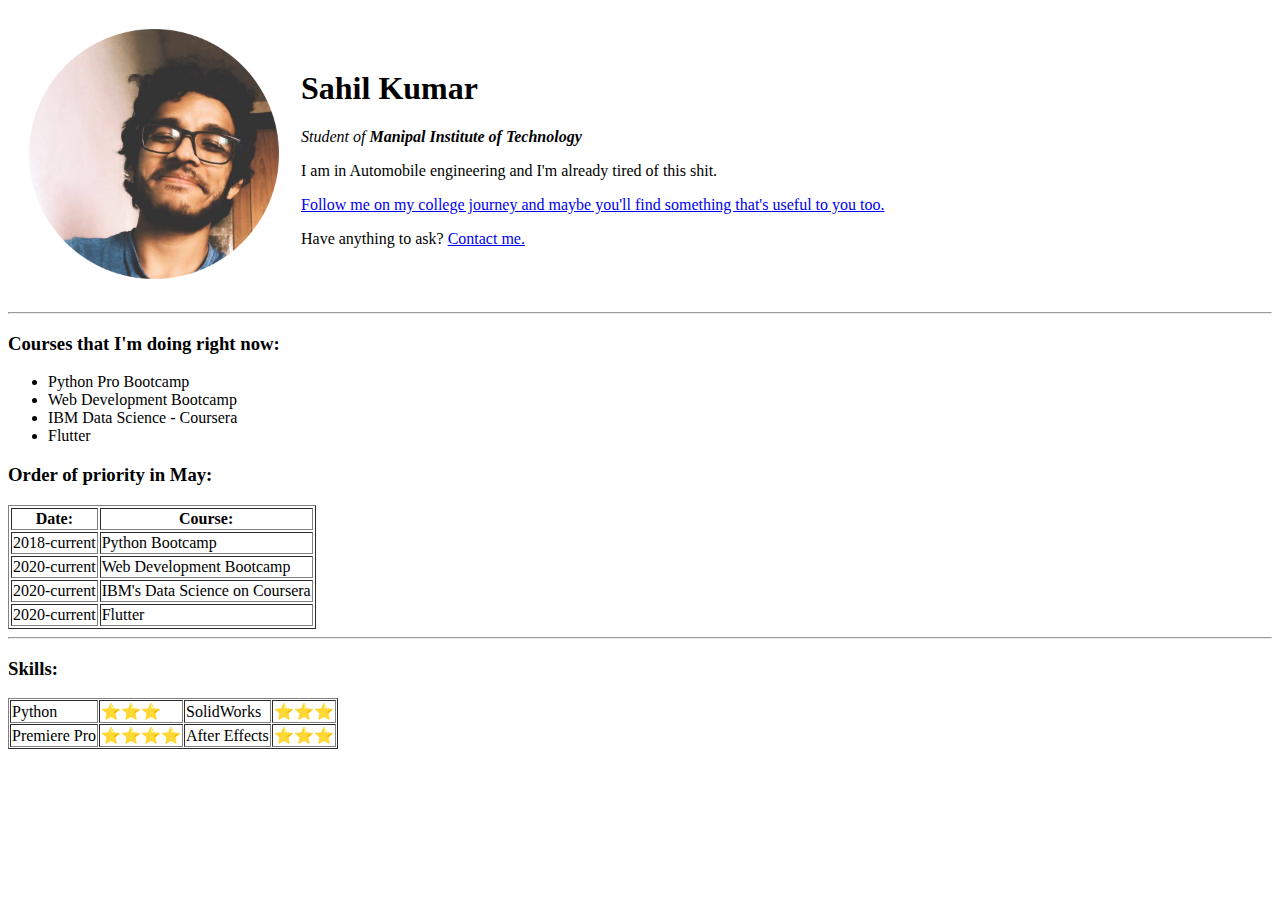
==== index.html @ b34b855a "Added initial files" ====
<!DOCTYPE html>
<html>
    <head>
        <meta charset="utf-8">
        <title>Sahil's Personal Blog</title>
    </head>

    <body>
        <table cellspacing="20">
            <tr>
                <td>
                    <img src="images/circle-cropped.png" alt="Picture of me" width="250">
                </td>
                <td>
                    <h1>Sahil Kumar</h1>
                    <p><em>Student of <strong>Manipal Institute of Technology</strong></em></p>
                    <p>I am in Automobile engineering and I'm already tired of this shit.</p>
                    <a href="blog.html" target="_blank">Follow me on my college journey and maybe you'll find something that's useful to you too.</a>

                    <p>Have anything to ask? <a href="contact_me.html" target="_blank">Contact me.</a></p>
                </td>
            </tr>
        </table>
        
        <hr>
        <h3>Courses that I'm doing right now:</h3>
        <ul>
            <li>Python Pro Bootcamp</li>
            <li>Web Development Bootcamp</li>
            <li>IBM Data Science - Coursera</li>
            <li>Flutter</li>
        </ul>
        <h3>Order of priority in May:</h3>
        <table border="1">
            <thead>
                <tr>
                    <th>Date:</th>
                    <th>Course:</th>
                </tr>
            </thead>
            <tr>
                <td>2018-current</td>
                <td>Python Bootcamp</td>
            </tr>

            <tbody>
                <tr>
                    <td>2020-current</td>
                    <td>Web Development Bootcamp</td>
                </tr>

                <tr>
                    <td>2020-current</td>
                    <td>IBM's Data Science on Coursera</td>
                </tr>

                <tr>
                    <td>2020-current</td>
                    <td>Flutter</td>
                </tr>
            </tbody>

        </table>
        <hr>

        <h3>Skills:</h3>

        <table border="1" cellspacing='1'>
            <body>
                <tr>
                    <td>Python</td>
                    <td>⭐⭐⭐</td>
                    <td>SolidWorks</td>
                    <td>⭐⭐⭐</td>
                </tr>

                <tr>
                    <td>Premiere Pro</td>
                    <td>⭐⭐⭐⭐</td>
                    <td>After Effects</td>
                    <td>⭐⭐⭐</td>
                </tr>
            </body>
        </table>
    </body>
</html>
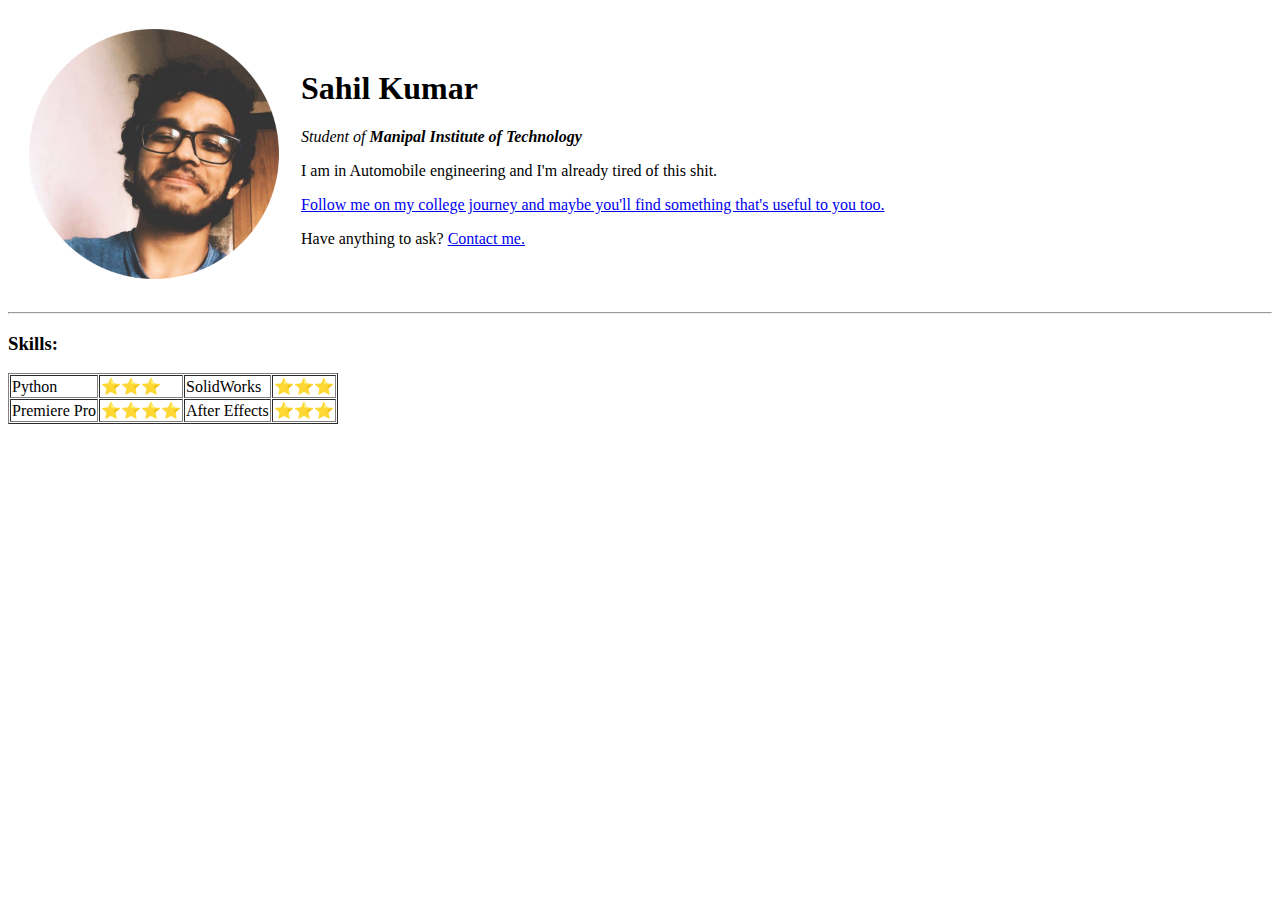
==== commit caa75c11: "Removed redundant parts of the code" ====
--- a/index.html
+++ b/index.html
@@ -23,45 +23,6 @@
         </table>
         
         <hr>
-        <h3>Courses that I'm doing right now:</h3>
-        <ul>
-            <li>Python Pro Bootcamp</li>
-            <li>Web Development Bootcamp</li>
-            <li>IBM Data Science - Coursera</li>
-            <li>Flutter</li>
-        </ul>
-        <h3>Order of priority in May:</h3>
-        <table border="1">
-            <thead>
-                <tr>
-                    <th>Date:</th>
-                    <th>Course:</th>
-                </tr>
-            </thead>
-            <tr>
-                <td>2018-current</td>
-                <td>Python Bootcamp</td>
-            </tr>
-
-            <tbody>
-                <tr>
-                    <td>2020-current</td>
-                    <td>Web Development Bootcamp</td>
-                </tr>
-
-                <tr>
-                    <td>2020-current</td>
-                    <td>IBM's Data Science on Coursera</td>
-                </tr>
-
-                <tr>
-                    <td>2020-current</td>
-                    <td>Flutter</td>
-                </tr>
-            </tbody>
-
-        </table>
-        <hr>
 
         <h3>Skills:</h3>
 
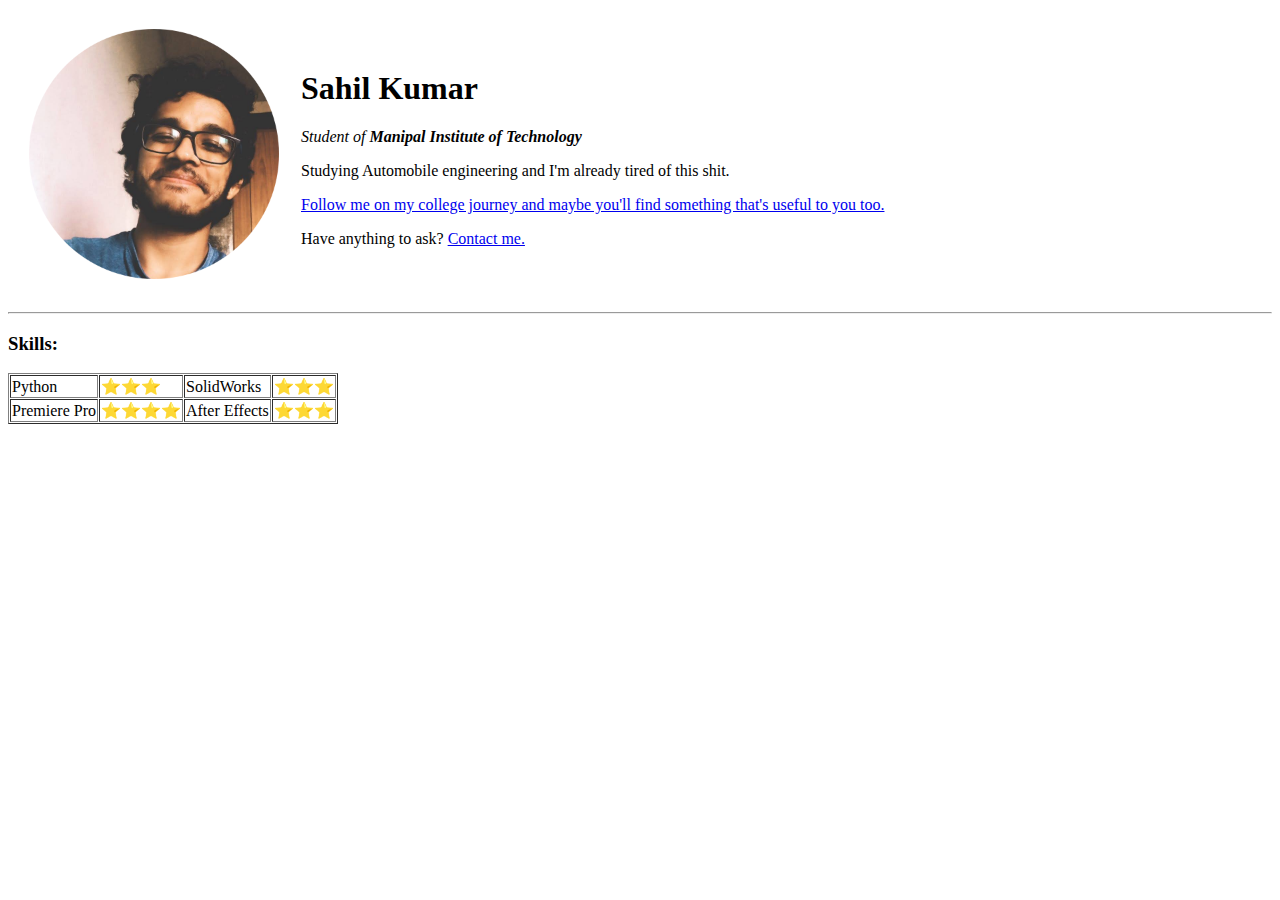
==== commit 1161a4b8: "Update index.html" ====
--- a/index.html
+++ b/index.html
@@ -14,7 +14,7 @@
                 <td>
                     <h1>Sahil Kumar</h1>
                     <p><em>Student of <strong>Manipal Institute of Technology</strong></em></p>
-                    <p>I am in Automobile engineering and I'm already tired of this shit.</p>
+                    <p>Studying Automobile engineering and I'm already tired of this shit.</p>
                     <a href="blog.html" target="_blank">Follow me on my college journey and maybe you'll find something that's useful to you too.</a>
 
                     <p>Have anything to ask? <a href="contact_me.html" target="_blank">Contact me.</a></p>
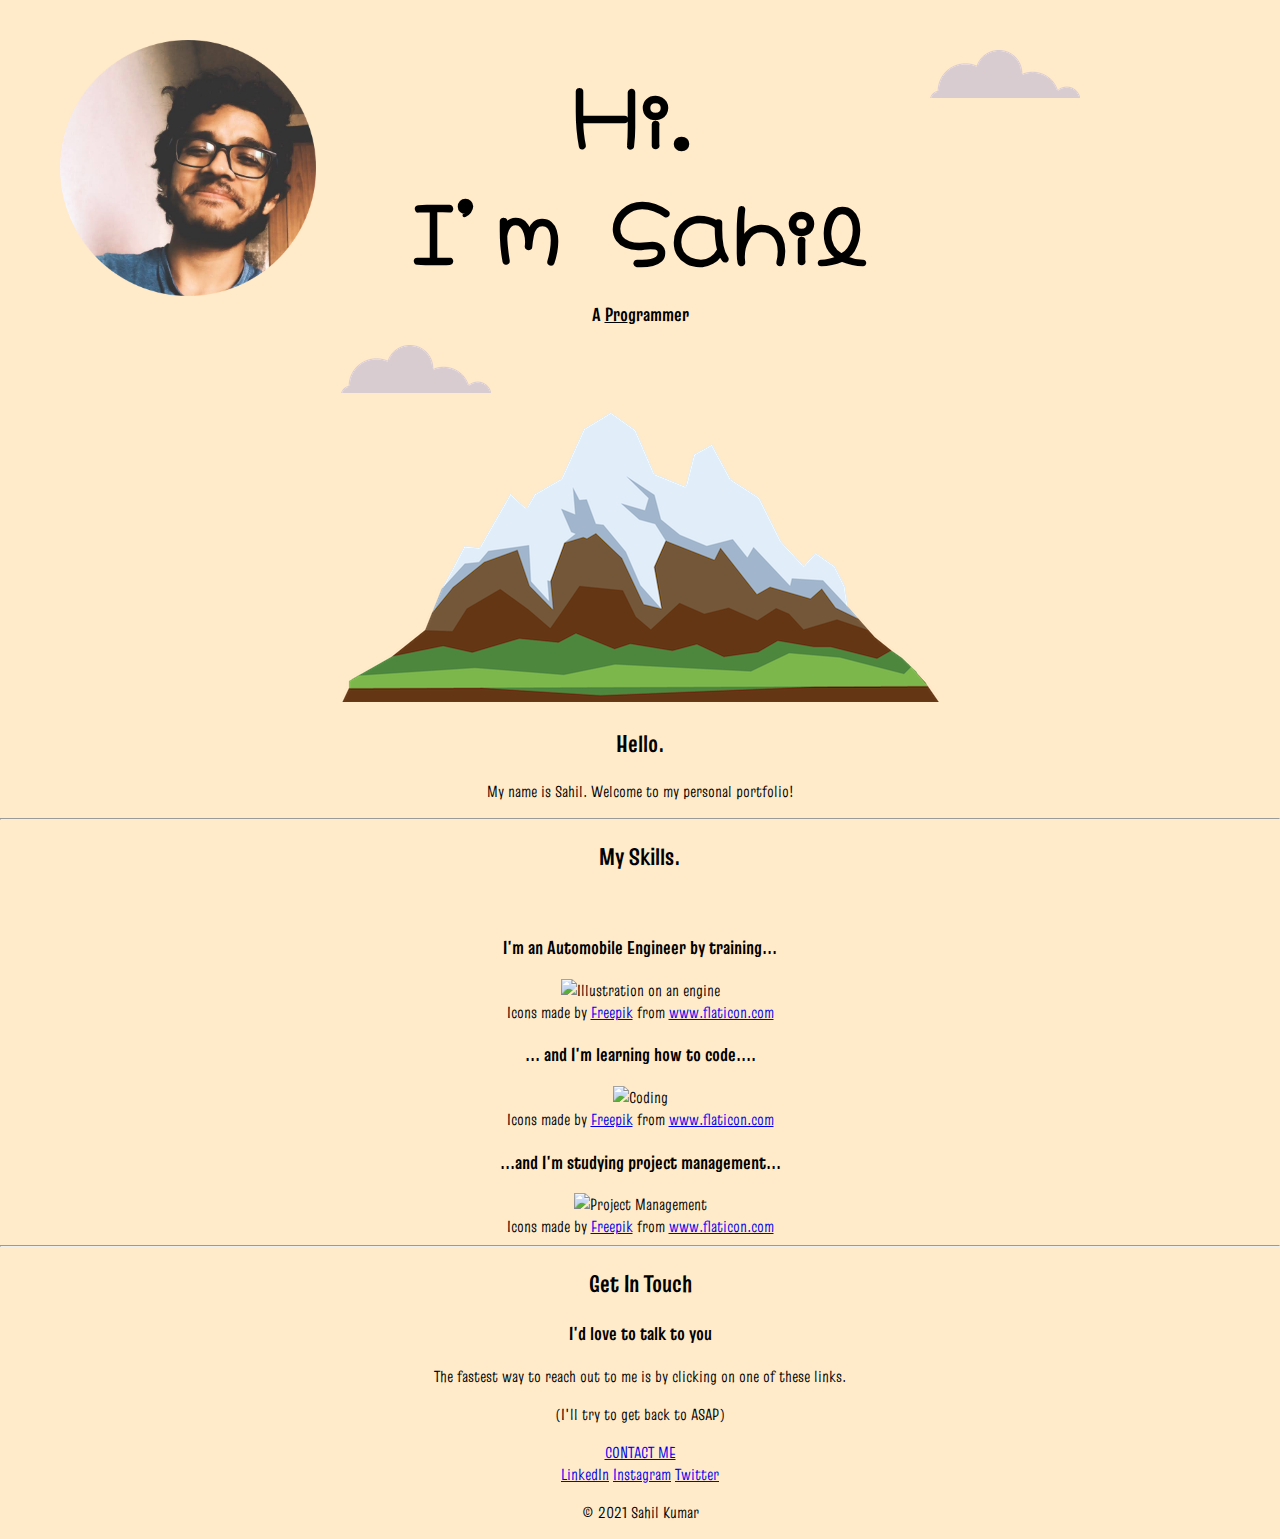
==== commit ec3a6793: "Add files via upload" ====
--- a/index.html
+++ b/index.html
@@ -1,47 +1,80 @@
 <!DOCTYPE html>
-<html>
-    <head>
-        <meta charset="utf-8">
-        <title>Sahil's Personal Blog</title>
-    </head>
+<html lang="en">
+<head>
+    <meta charset="UTF-8">
+    <meta http-equiv="X-UA-Compatible" content="IE=edge">
+    <meta name="viewport" content="width=device-width, initial-scale=1.0">
+    <title>Sahil Kumar</title>
 
-    <body>
-        <table cellspacing="20">
-            <tr>
-                <td>
-                    <img src="images/circle-cropped.png" alt="Picture of me" width="250">
-                </td>
-                <td>
-                    <h1>Sahil Kumar</h1>
-                    <p><em>Student of <strong>Manipal Institute of Technology</strong></em></p>
-                    <p>Studying Automobile engineering and I'm already tired of this shit.</p>
-                    <a href="blog.html" target="_blank">Follow me on my college journey and maybe you'll find something that's useful to you too.</a>
+    <link rel="icon" href="favicon.ico">
+    <link rel="stylesheet" href="css/styles.css">
 
-                    <p>Have anything to ask? <a href="contact_me.html" target="_blank">Contact me.</a></p>
-                </td>
-            </tr>
-        </table>
+    <!-- Font embedding -->
+    <link rel="preconnect" href="https://fonts.googleapis.com">
+    <link rel="preconnect" href="https://fonts.gstatic.com" crossorigin>
+    <link href="https://fonts.googleapis.com/css2?family=Hachi+Maru+Pop&family=Truculenta:wght@500&display=swap" rel="stylesheet">
+</head>
+
+<body>
+    <div class="top-container">
+        <h1>Hi.<br>I'm Sahil</h1>
+        <h3>A <span class="Pro">Pro</span>grammer</h3>
+        <img class="top-cloud" src="images/cloud.png" alt="cloud-img">
+    <img class="bottom-cloud" src="images/cloud.png" alt="cloud-img">
+    <img src="images/mountain.png" alt="mountain-img">
+    </div>
+        
+    <div class="middle-container">
+
+        <div class="profile">
+          <img src="images/circle-cropped.png" alt="Selfie of Sahil." height="200px" width="200px">
+          <h2>Hello.</h2>
+          <p>My name is Sahil. Welcome to my personal portfolio!</p>
+        </div>
+
+        <hr>
+
+        <div class="skills">
+            <h2>My Skills.</h2> <br>
+            
+
+            <h3>I'm an Automobile Engineer by training...</h3>
+            <div class="skill-row">
+              <img class="Engineering" src="https://img-premium.flaticon.com/png/512/560/premium/560632.png?token=exp=1624625567~hmac=4913a7d92fdbc6cd13015f03cdc47e0d" alt="Illustration on an engine"> 
+                <div>Icons made by <a href="https://www.freepik.com" title="Freepik">Freepik</a> from <a href="https://www.flaticon.com/" title="Flaticon">www.flaticon.com</a></div>
+              <!-- <p>Lorem ipsum dolor sit amet, quis in duis, iaculis id felis. Consectetuer vestibulum, nunc urna lectus, erat ligula. Hendrerit nam, lectus ante, ut lorem eros.</p> -->
+            </div>
+              
+              <h3>... and I'm learning how to code....</h3>
+              <img class="Coding" src="https://image.flaticon.com/icons/png/512/1336/1336494.png" alt="Coding">
+                <div>Icons made by <a href="https://www.freepik.com" title="Freepik">Freepik</a> from <a href="https://www.flaticon.com/" title="Flaticon">www.flaticon.com</a></div>
+              
+                <h3>...and I'm studying project management...</h3>
+                <img class="Project-Management" src="https://img-premium.flaticon.com/png/512/3281/premium/3281380.png?token=exp=1624626642~hmac=0cc00f9d6184dd079e162a08fffbc851" alt="Project Management">
+                <div>Icons made by <a href="https://www.freepik.com" title="Freepik">Freepik</a> from <a href="https://www.flaticon.com/" title="Flaticon">www.flaticon.com</a></div>
+              <!-- <p>Lorem ipsum dolor sit amet, mauris sed consectetuer. Etiam et eu, bibendum interdum, lacus quis mauris. Curabitur wisi, quisque vel eu, rutrum nam.</p> -->
+            </div>
+        </div>
         
         <hr>
 
-        <h3>Skills:</h3>
+        <div class="contact-me">
+          <h2>Get In Touch</h2>
+          <h3>I'd love to talk to you</h3>
+          <p>The fastest way to reach out to me is by clicking on one of these links.</p>
+          <p>(I'll try to get back to ASAP)</p>
+          <a class="btn" href="mailto:sahilkumargm@gmail.com">CONTACT ME</a>
+        </div>
+      </div>
+      
 
-        <table border="1" cellspacing='1'>
-            <body>
-                <tr>
-                    <td>Python</td>
-                    <td>⭐⭐⭐</td>
-                    <td>SolidWorks</td>
-                    <td>⭐⭐⭐</td>
-                </tr>
+      <div class="bottom-container">
+        <a class="footer-link" href="https://www.linkedin.com/">LinkedIn</a>
+        <a class="footer-link" href="https://www.instagram.com">Instagram</a>
+        <a class="footer-link" href="https://twitter.com/">Twitter</a>
+        <!-- <a class="footer-link" href="https://www.appbrewery.co/">Website</a> -->
+        <p>© 2021 Sahil Kumar</p>
+      </div>
+</body>
 
-                <tr>
-                    <td>Premiere Pro</td>
-                    <td>⭐⭐⭐⭐</td>
-                    <td>After Effects</td>
-                    <td>⭐⭐⭐</td>
-                </tr>
-            </body>
-        </table>
-    </body>
-</html>
+</html>--- a/css/styles.css
+++ b/css/styles.css
@@ -0,0 +1,61 @@
+body{
+    margin: 0;
+    text-align: center;
+    position: relative;
+    /* padding-top: 200px; */
+    background-color:#FFEAC9;
+    font-family: 'Truculenta', sans-serif;
+}
+
+h1 {
+    /* 16px == 100% == 1em */
+    font-size: 80px;
+    margin: 0 auto 0 auto;
+    font-family: 'Hachi Maru Pop', cursive;
+}
+
+/* h2{
+    font-size: ;
+} */
+
+.Pro{
+    text-decoration: underline;
+}
+
+.top-container {
+    padding-top: 50px;
+}
+
+.middle-container .profile img{
+    position: absolute;
+    top: 40px;
+    left: 60px;
+
+    width: 20%;
+    height: auto;
+}
+
+
+.middle-container .Engineering, .Coding, .Project-Management{
+    width: 10%;
+    height: auto;
+}
+
+
+/* .bottom-container {
+
+} */
+
+
+.bottom-cloud{
+    position: absolute;
+}
+
+.top-cloud{
+    position: absolute;
+    right: 200px;
+    top: 50px;
+}
+
+
+
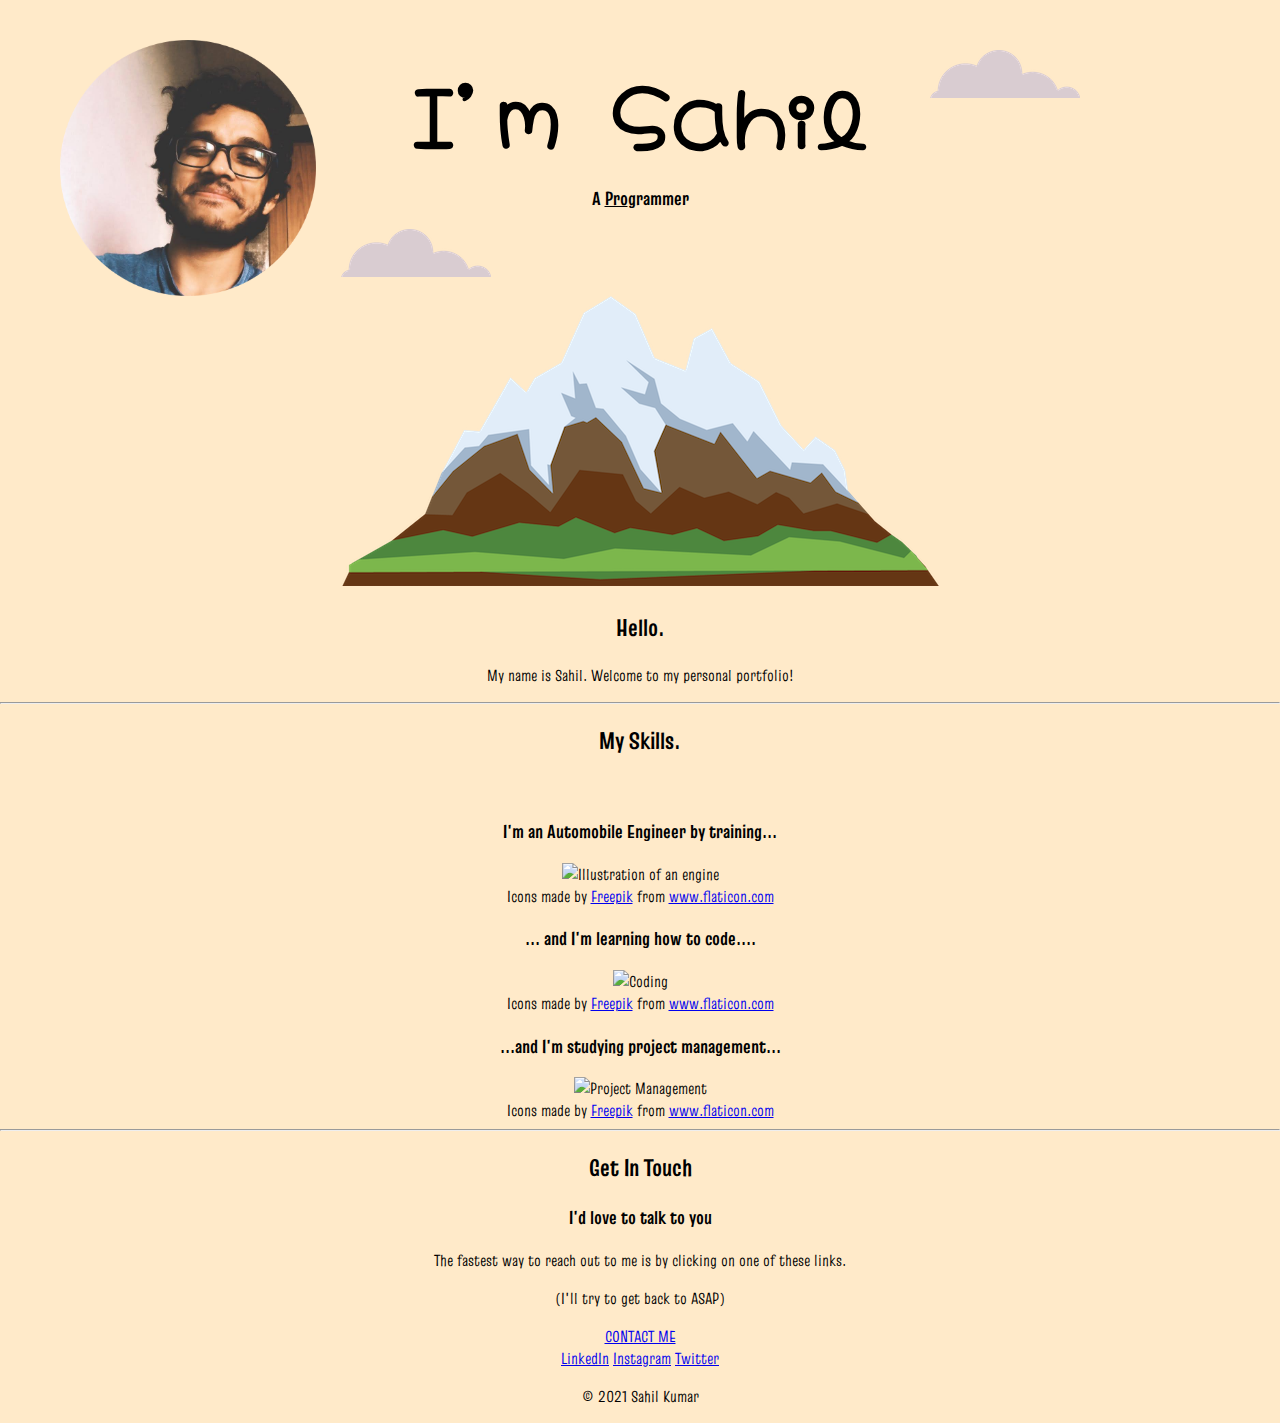
==== commit 639bd467: "Add files via upload" ====
--- a/index.html
+++ b/index.html
@@ -17,7 +17,7 @@
 
 <body>
     <div class="top-container">
-        <h1>Hi.<br>I'm Sahil</h1>
+        <h1>I'm Sahil</h1>
         <h3>A <span class="Pro">Pro</span>grammer</h3>
         <img class="top-cloud" src="images/cloud.png" alt="cloud-img">
     <img class="bottom-cloud" src="images/cloud.png" alt="cloud-img">
@@ -40,7 +40,7 @@
 
             <h3>I'm an Automobile Engineer by training...</h3>
             <div class="skill-row">
-              <img class="Engineering" src="https://img-premium.flaticon.com/png/512/560/premium/560632.png?token=exp=1624625567~hmac=4913a7d92fdbc6cd13015f03cdc47e0d" alt="Illustration on an engine"> 
+              <img class="Engineering" src="https://img-premium.flaticon.com/png/512/560/premium/560632.png?token=exp=1624784599~hmac=7c80fc3c6e2e0edd0d1c657de9e58fe9" alt="Illustration of an engine"> 
                 <div>Icons made by <a href="https://www.freepik.com" title="Freepik">Freepik</a> from <a href="https://www.flaticon.com/" title="Flaticon">www.flaticon.com</a></div>
               <!-- <p>Lorem ipsum dolor sit amet, quis in duis, iaculis id felis. Consectetuer vestibulum, nunc urna lectus, erat ligula. Hendrerit nam, lectus ante, ut lorem eros.</p> -->
             </div>
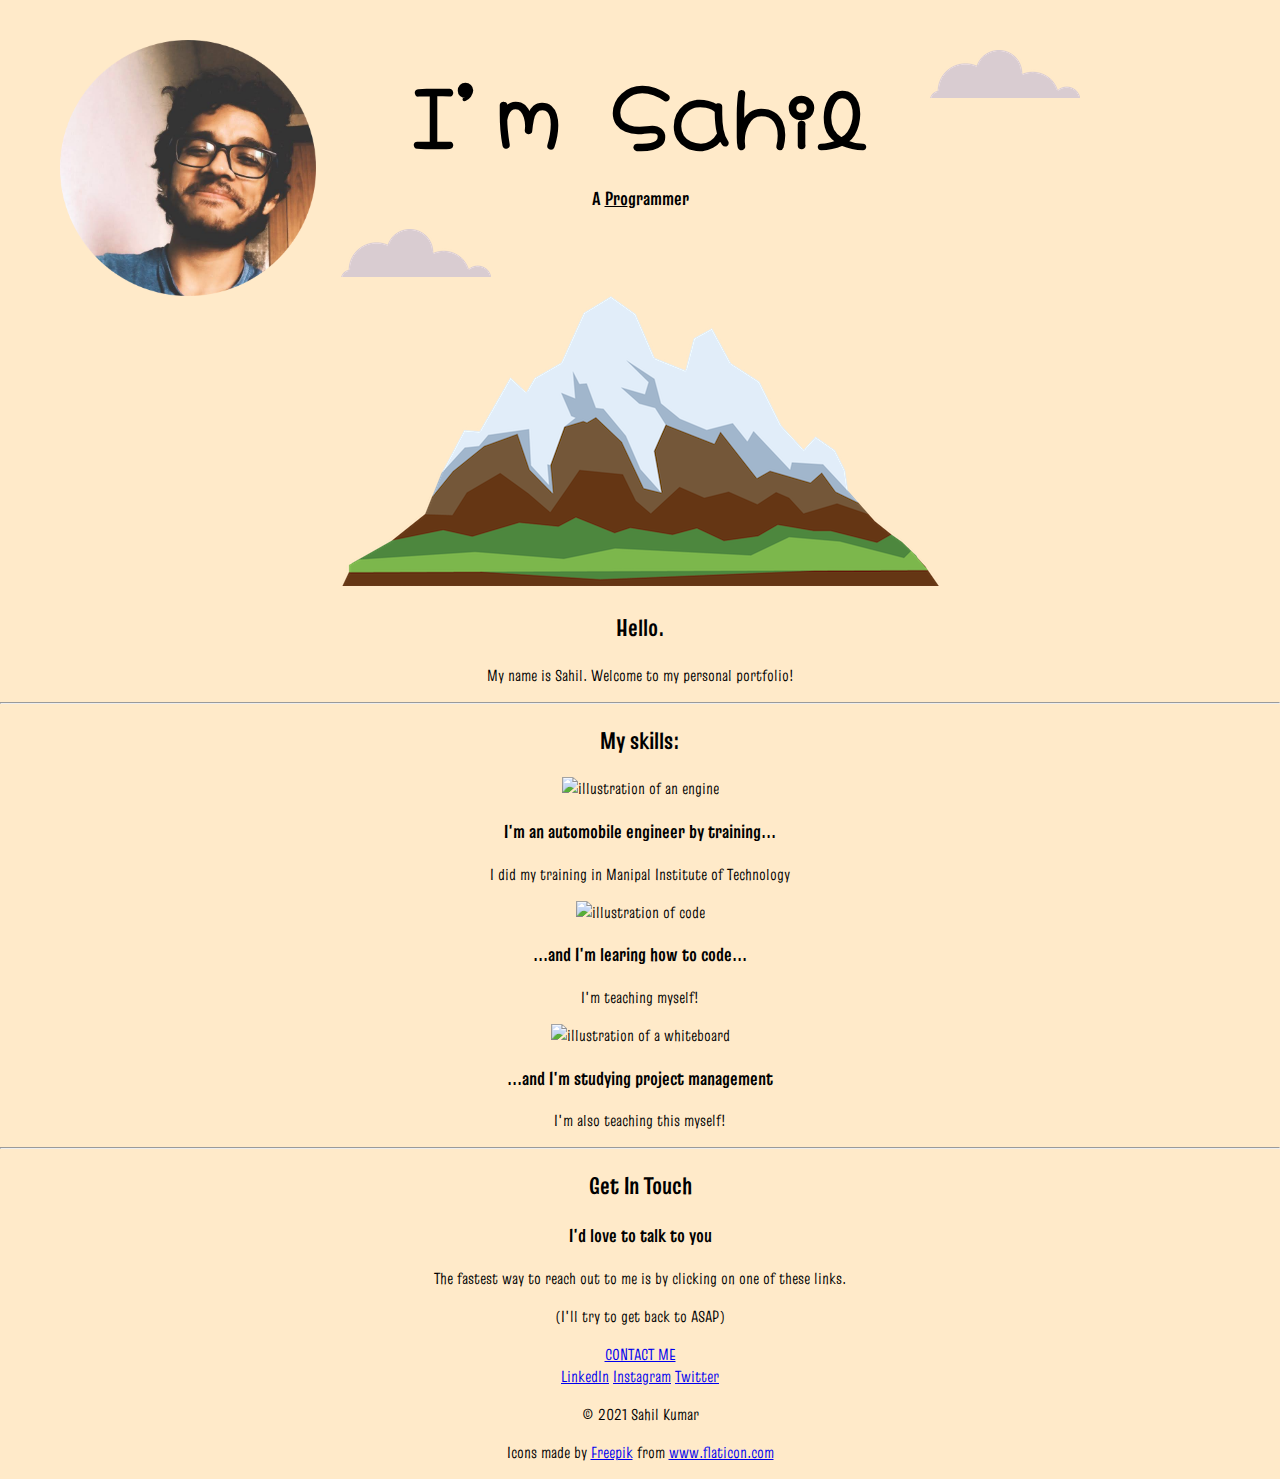
==== commit 798021c0: "Visual changes to the index.html page" ====
--- a/index.html
+++ b/index.html
@@ -15,6 +15,7 @@
     <link href="https://fonts.googleapis.com/css2?family=Hachi+Maru+Pop&family=Truculenta:wght@500&display=swap" rel="stylesheet">
 </head>
 
+
 <body>
     <div class="top-container">
         <h1>I'm Sahil</h1>
@@ -23,6 +24,7 @@
     <img class="bottom-cloud" src="images/cloud.png" alt="cloud-img">
     <img src="images/mountain.png" alt="mountain-img">
     </div>
+  
         
     <div class="middle-container">
 
@@ -34,37 +36,39 @@
 
         <hr>
 
-        <div class="skills">
-            <h2>My Skills.</h2> <br>
-            
+        <div class="skills"> 
+            <h2>My skills:</h2>
+              <div class="skill-row">
+                  <img class="Engineering-img" src="images/engine.png" alt="illustration of an engine">
+                  <h3>I'm an automobile engineer by training...</h3>
+                  <p class="Education-description">I did my training in Manipal Institute of Technology</p>
+                </div>
 
-            <h3>I'm an Automobile Engineer by training...</h3>
-            <div class="skill-row">
-              <img class="Engineering" src="https://img-premium.flaticon.com/png/512/560/premium/560632.png?token=exp=1624784599~hmac=7c80fc3c6e2e0edd0d1c657de9e58fe9" alt="Illustration of an engine"> 
-                <div>Icons made by <a href="https://www.freepik.com" title="Freepik">Freepik</a> from <a href="https://www.flaticon.com/" title="Flaticon">www.flaticon.com</a></div>
-              <!-- <p>Lorem ipsum dolor sit amet, quis in duis, iaculis id felis. Consectetuer vestibulum, nunc urna lectus, erat ligula. Hendrerit nam, lectus ante, ut lorem eros.</p> -->
-            </div>
-              
-              <h3>... and I'm learning how to code....</h3>
-              <img class="Coding" src="https://image.flaticon.com/icons/png/512/1336/1336494.png" alt="Coding">
-                <div>Icons made by <a href="https://www.freepik.com" title="Freepik">Freepik</a> from <a href="https://www.flaticon.com/" title="Flaticon">www.flaticon.com</a></div>
-              
-                <h3>...and I'm studying project management...</h3>
-                <img class="Project-Management" src="https://img-premium.flaticon.com/png/512/3281/premium/3281380.png?token=exp=1624626642~hmac=0cc00f9d6184dd079e162a08fffbc851" alt="Project Management">
-                <div>Icons made by <a href="https://www.freepik.com" title="Freepik">Freepik</a> from <a href="https://www.flaticon.com/" title="Flaticon">www.flaticon.com</a></div>
-              <!-- <p>Lorem ipsum dolor sit amet, mauris sed consectetuer. Etiam et eu, bibendum interdum, lacus quis mauris. Curabitur wisi, quisque vel eu, rutrum nam.</p> -->
-            </div>
+                <div class="skill-row">
+                  <img class="Coding-img" src="https://image.flaticon.com/icons/png/512/1336/1336494.png" alt="illustration of code">
+                  <h3>...and I'm learing how to code...</h3>
+                  <p class="Code-learning">I'm teaching myself!</p>
+                </div>
+
+                <div class="skill-row">
+                  <img class="Project-Management-img" src="images/project-management.png" alt="illustration of a whiteboard">
+                  <h3>...and I'm studying project management</h3>
+                  <p class="Project-management-learning">I'm also teaching this myself!</p>
+                </div>
+
+              </div>
+
         </div>
         
         <hr>
+      </div>
 
-        <div class="contact-me">
-          <h2>Get In Touch</h2>
-          <h3>I'd love to talk to you</h3>
-          <p>The fastest way to reach out to me is by clicking on one of these links.</p>
-          <p>(I'll try to get back to ASAP)</p>
-          <a class="btn" href="mailto:sahilkumargm@gmail.com">CONTACT ME</a>
-        </div>
+      <div class="contact-me">
+        <h2>Get In Touch</h2>
+        <h3>I'd love to talk to you</h3>
+        <p>The fastest way to reach out to me is by clicking on one of these links.</p>
+        <p>(I'll try to get back to ASAP)</p>
+        <a class="btn" href="mailto:sahilkumargm@gmail.com">CONTACT ME</a>
       </div>
       
 
@@ -73,7 +77,9 @@
         <a class="footer-link" href="https://www.instagram.com">Instagram</a>
         <a class="footer-link" href="https://twitter.com/">Twitter</a>
         <!-- <a class="footer-link" href="https://www.appbrewery.co/">Website</a> -->
-        <p>© 2021 Sahil Kumar</p>
+        <p class="footer">© 2021 Sahil Kumar
+          <div class="icon-attribution"> Icons made by <a href="https://www.freepik.com" title="Freepik">Freepik</a> from <a href="https://www.flaticon.com/" title="Flaticon">www.flaticon.com</a></div>
+        </p>
       </div>
 </body>
 
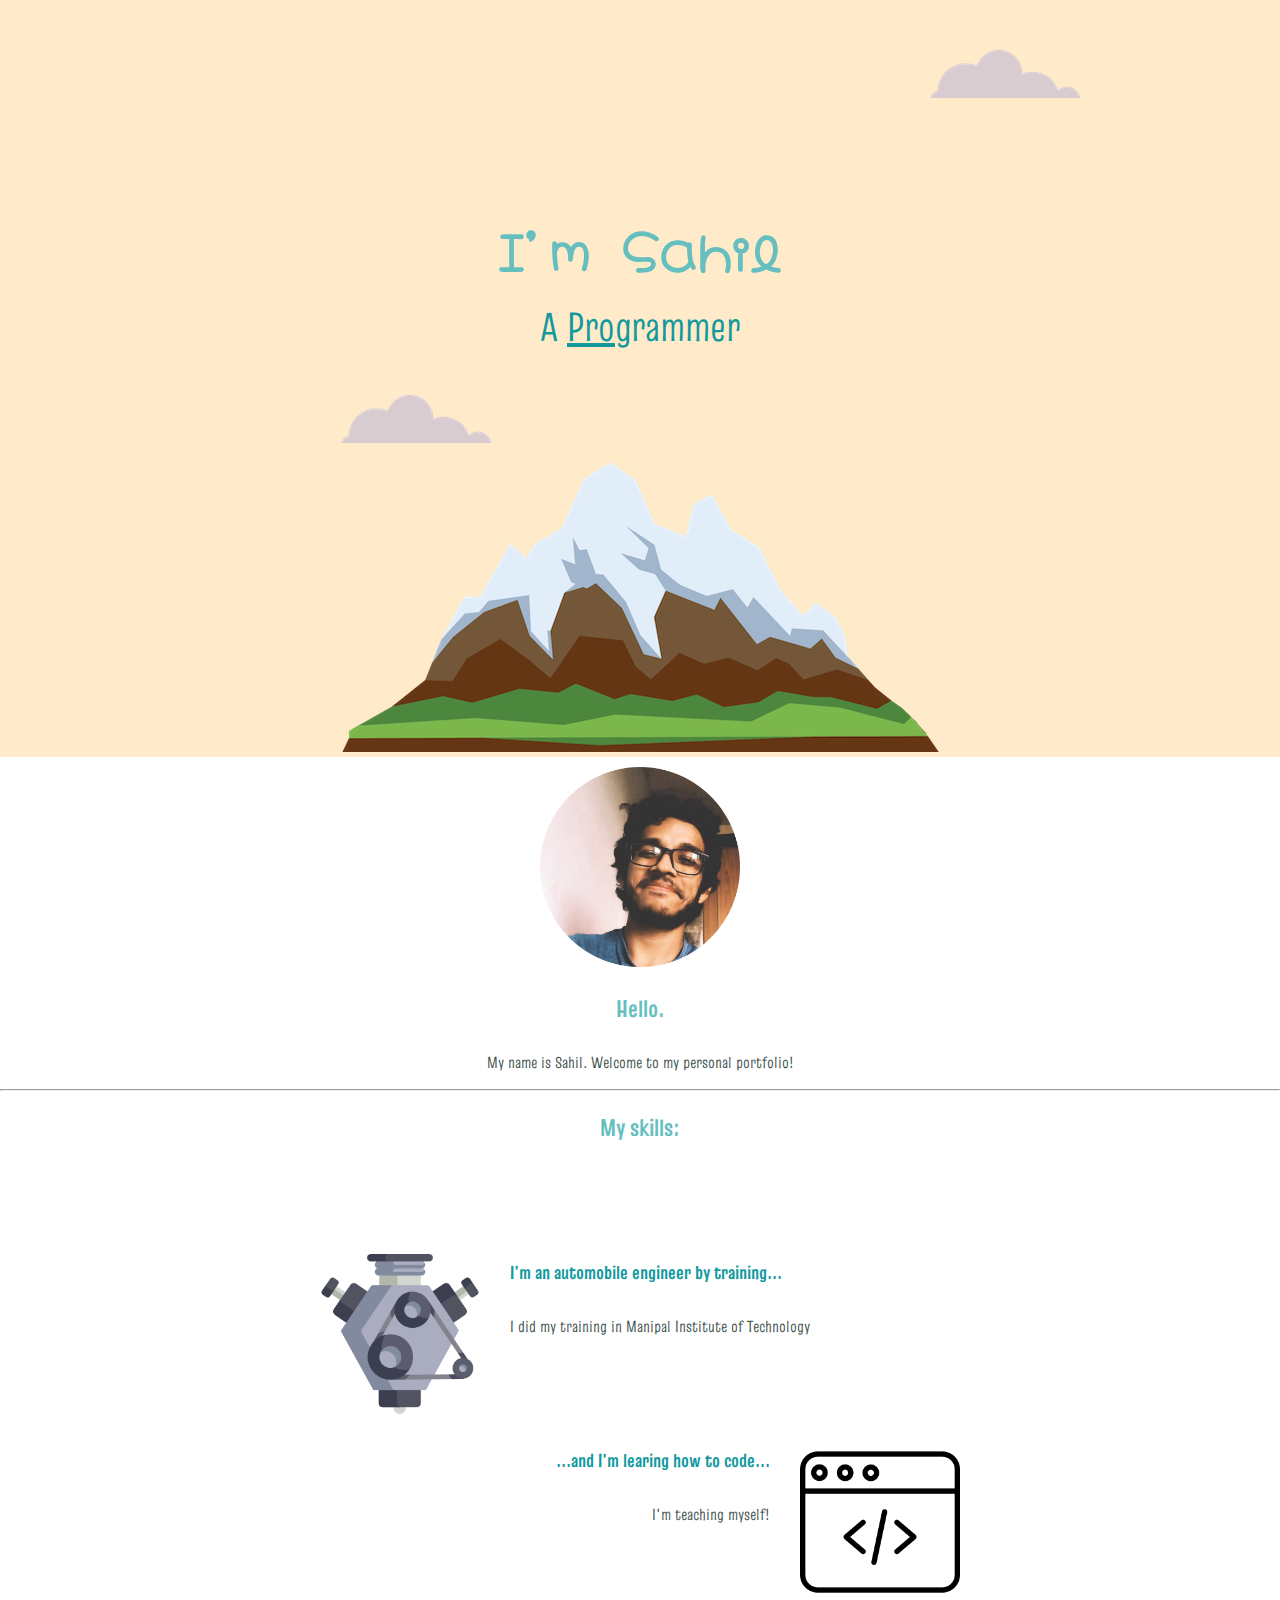
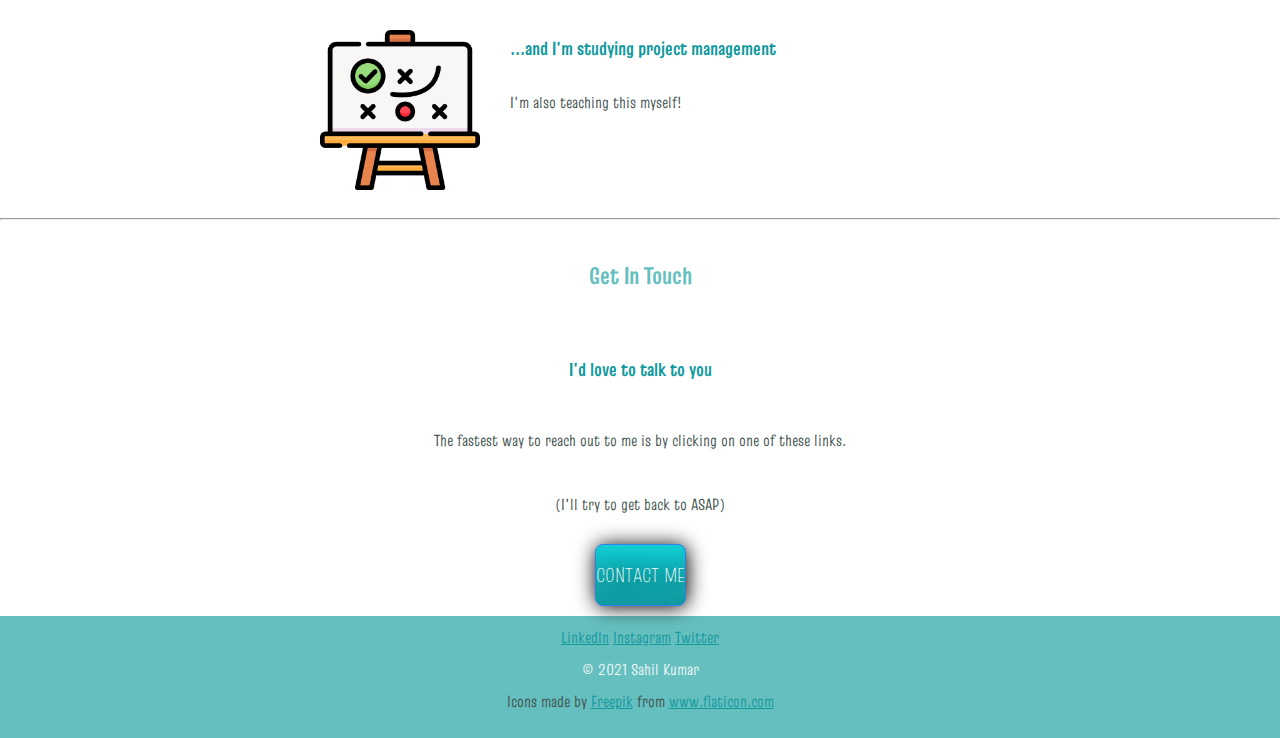
==== commit d0bc57cf: "Made some visual updates to the blog" ====
--- a/index.html
+++ b/index.html
@@ -38,18 +38,20 @@
 
         <div class="skills"> 
             <h2>My skills:</h2>
+
               <div class="skill-row">
                   <img class="Engineering-img" src="images/engine.png" alt="illustration of an engine">
                   <h3>I'm an automobile engineer by training...</h3>
                   <p class="Education-description">I did my training in Manipal Institute of Technology</p>
                 </div>
+            
+                <div class="skill-row-2">
+                  <img class="Coding-img" src="images/web-programming.png" alt="illustration of code">
+                    <h3>...and I'm learing how to code...</h3>
+                    <p class="Code-learning">I'm teaching myself!</p>
+                
 
-                <div class="skill-row">
-                  <img class="Coding-img" src="https://image.flaticon.com/icons/png/512/1336/1336494.png" alt="illustration of code">
-                  <h3>...and I'm learing how to code...</h3>
-                  <p class="Code-learning">I'm teaching myself!</p>
-                </div>
-
+              </div>
                 <div class="skill-row">
                   <img class="Project-Management-img" src="images/project-management.png" alt="illustration of a whiteboard">
                   <h3>...and I'm studying project management</h3>
--- a/css/styles.css
+++ b/css/styles.css
@@ -3,52 +3,48 @@
     text-align: center;
     position: relative;
     /* padding-top: 200px; */
-    background-color:#FFEAC9;
     font-family: 'Truculenta', sans-serif;
+    color: #40514E;
 }
 
 h1 {
     /* 16px == 100% == 1em */
-    font-size: 80px;
-    margin: 0 auto 0 auto;
+    font-size: 50px;
+    margin: 100 auto 0 auto;
     font-family: 'Hachi Maru Pop', cursive;
+    color: #66BFBF;
+    line-height: 0.5;
 }
 
-/* h2{
-    font-size: ;
-} */
-
-.Pro{
-    text-decoration: underline;
+h2 {
+    color: #66BFBF;
+    margin: 10px;
+    padding: 10px;
 }
 
-.top-container {
-    padding-top: 50px;
+h3{
+    color:  #11999E;
 }
 
-.middle-container .profile img{
-    position: absolute;
-    top: 40px;
-    left: 60px;
-
-    width: 20%;
-    height: auto;
+a{
+    color:  #11999E;
 }
 
 
-.middle-container .Engineering, .Coding, .Project-Management{
-    width: 10%;
-    height: auto;
+.top-container {
+    background-color:#FFEAC9;
+    position: relative;
+    padding-top: 200px;
+    /* margin: 200px auto 0 auto; */
 }
 
+.top-container h3{
+    font-size: 2.5rem;
+    font-weight: normal;
+}
 
-/* .bottom-container {
-
-} */
-
-
-.bottom-cloud{
-    position: absolute;
+.middle-container{
+    margin: 100px, 0px;
 }
 
 .top-cloud{
@@ -57,5 +53,131 @@
     top: 50px;
 }
 
+.Pro{
+    text-decoration: underline;
+}
+
+.profile{
+    padding-top: 10px;
+}
+
+.bottom-cloud{
+    position: absolute;
+}
 
 
+.skill-row{
+    width: 50%;
+    margin: 100px auto;
+    line-height: 2;
+    text-align: left;
+}
+
+.skill-row-2{
+    width: 50%;
+    margin: 100px auto;
+    line-height: 2;
+    text-align: right;
+}
+
+/* .Coding-img h3{
+    margin: auto;
+} */
+
+/* Images scaled down 25% with respect to the width of their divs, which itself is 50%
+thus, the images are of the same size.*/
+
+.Engineering-img{
+    width: 25%;
+    float: left;
+    margin-right: 30px;
+}
+
+
+.Coding-img{
+    width: 25%;
+    float: right;
+    margin-left: 30px;
+}
+
+
+.Project-Management-img{
+    width: 25%;
+    float: left;
+    margin-right: 30px;
+}
+
+
+
+/* .Education-description{
+    clear: left;
+}
+
+.Code-learning{
+    clear: right;
+}
+
+.Project-management-learning{
+    clear: left;
+} */
+
+.contact-me{
+    line-height: 3;
+}
+
+.bottom-container{
+    background-color: #66BFBF;
+    margin: 10px 0 0 0;
+    padding: 10px;
+}
+
+.footer-link{
+    color: #11999E;
+    
+}
+
+.footer{
+    color: #eaf6f6;
+    margin: 0;
+    padding: 10px;
+}
+
+.btn {
+    background: #11CDD4;
+    background-image: -webkit-linear-gradient(top, #11CDD4, #11999E);
+    background-image: -moz-linear-gradient(top, #11CDD4, #11999E);
+    background-image: -ms-linear-gradient(top, #11CDD4, #11999E);
+    background-image: -o-linear-gradient(top, #11CDD4, #11999E);
+    background-image: -webkit-gradient(to bottom, #11CDD4, #11999E);
+    -webkit-border-radius: 8px;
+    -moz-border-radius: 8px;
+    border-radius: 8px;
+    color: #FFFFFF;
+    font-family: 'Truculenta', sans-serif;
+    font-size: 20px;
+    font-weight: 100;
+    /* padding: 2px 2px; */
+    -webkit-box-shadow: 1px 1px 20px 0 #000000;
+    -moz-box-shadow: 1px 1px 20px 0 #000000;
+    box-shadow: 1px 1px 20px 0 #000000;
+    text-shadow: 1px 1px 20px #000000;
+    border: solid #337FED 1px;
+    text-decoration: none;
+    display: inline-block;
+    cursor: pointer;
+    text-align: center;
+ }
+ 
+ .btn:hover {
+    border: solid #337FED 1px;
+    background: #30E3CB;
+    background-image: -webkit-linear-gradient(top, #30E3CB, #2BC4DE);
+    background-image: -moz-linear-gradient(top, #30E3CB, #2BC4DE);
+    background-image: -ms-linear-gradient(top, #30E3CB, #2BC4DE);
+    background-image: -o-linear-gradient(top, #30E3CB, #2BC4DE);
+    background-image: -webkit-gradient(to bottom, #30E3CB, #2BC4DE);
+    -webkit-border-radius: 8px;
+    -moz-border-radius: 8px;
+    border-radius: 8px;
+    text-decoration: none;
+ }